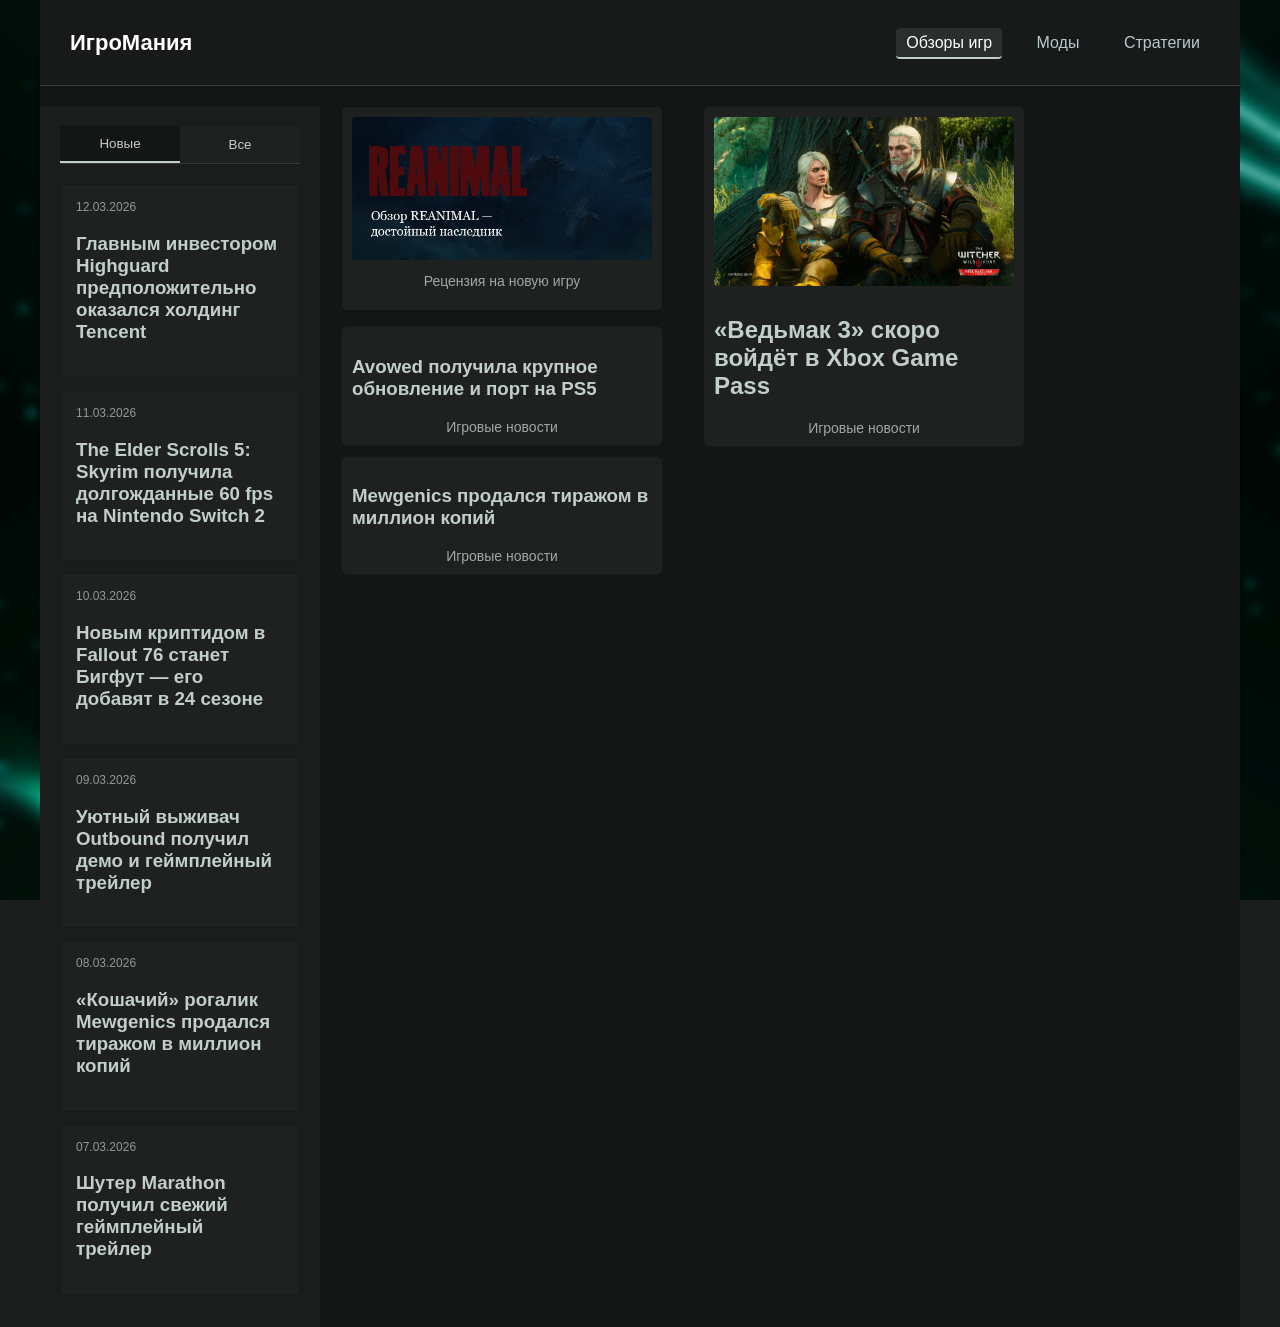
==== index.html @ 330c9d4f "Add files via upload" ====
<!DOCTYPE html>
<html lang="ru">
<head>
    <meta charset="UTF-8">
    <meta name="viewport" content="width=device-width, initial-scale=1.0">
    <title>ИгроМания — новости, обзоры и моды игр</title>
    <meta name="description" content="ИгроМания — сайт с игровыми новостями, обзорами игр, модами и стратегиями.">
    <link rel="stylesheet" href="style.css">
</head>
<body>
    <div class="wrapper">
        <!-- Header -->
        <header class="header">
            <h1 class="logo">
                <a>ИгроМания</a>
            </h1>
            <nav class="nav">
                <a href="index.html" class="nav-link">Обзоры игр</a>
                <a href="mods.html" class="nav-link">Моды</a>
                <a href="guides.html" class="nav-link">Стратегии</a>
            </nav>
            <button class="menu-toggle">&#9776;</button>
        </header>

       <!-- Мобильное меню -->
<div class="mobile-sidebar">
    <div class="news-tabs">
        <button id="newBtnMobile" class="tab active">Новые</button>
        <button class="close-mobile-sidebar">&#10005;</button> <!-- крестик -->
        <button id="allBtnMobile" class="tab">Все</button>
    </div>
    <section id="newsContainerMobile"></section>
</div>

        <div class="container">
            <!-- Левая панель (ПК) -->
            <aside class="sidebar">
                <div class="news-tabs">
                    <button id="newBtn" class="tab active">Новые</button>
                    <button id="allBtn" class="tab">Все</button>
                </div>
                <section id="newsContainer">
                    <article class="sidebar-item">
                        <div class="news-date">12.03.2026</div>
                        <h3>Главным инвестором Highguard предположительно оказался холдинг Tencent</h3>
                    </article>
                    <article class="sidebar-item">
                        <div class="news-date">11.03.2026</div>
                        <h3>The Elder Scrolls 5: Skyrim получила долгожданные 60 fps на Nintendo Switch 2</h3>
                    </article>
                    <article class="sidebar-item">
                        <div class="news-date">10.03.2026</div>
                        <h3>Новым криптидом в Fallout 76 станет Бигфут — его добавят в 24 сезоне</h3>
                    </article>
                    <article class="sidebar-item">
                        <div class="news-date">09.03.2026</div>
                        <h3>Уютный выживач Outbound получил демо и геймплейный трейлер</h3>
                    </article>
                    <article class="sidebar-item">
                        <div class="news-date">08.03.2026</div>
                        <h3>«Кошачий» рогалик Mewgenics продался тиражом в миллион копий</h3>
                    </article>
                    <article class="sidebar-item">
                        <div class="news-date">07.03.2026</div>
                        <h3>Шутер Marathon получил свежий геймплейный трейлер</h3>
                    </article>
                </section>
            </aside>

            <!-- Основная часть -->
            <main class="main-content">
                <div class="left-column">
                    <a href="reanimal_review.html" class="main-article-link">
                        <article class="main-article">
                            <img src="images/main_article.png" alt="Рецензия на ReAnimal">
                            <h2 class="article-title">Рецензия на новую игру</h2>
                        </article>
                    </a>

                    <section class="bottom-cards">
                        <article class="card">
                            <h3>Avowed получила крупное обновление и порт на PS5</h3>
                            <div class="card-title">Игровые новости</div>
                        </article>
                        <article class="card">
                            <h3>Mewgenics продался тиражом в миллион копий</h3>
                            <div class="card-title">Игровые новости</div>
                        </article>
                    </section>
                </div>

                <div class="right-column">
                    <article class="top-card">
                        <img src="images/witcher3.png" alt="Ведьмак 3">
                        <h2>«Ведьмак 3» скоро войдёт в Xbox Game Pass</h2>
                        <div class="card-title">Игровые новости</div>
                    </article>
                </div>
            </main>
        </div>
    </div>

    <script src="script.js"></script>
</body>
</html>
---- style.css ----
/* ===== Плавный переход страницы ===== */
body {
    opacity: 0;
    transform: translateY(20px);
    transition: opacity 0.6s ease, transform 0.6s ease;
}

body.loaded {
    opacity: 1;
    transform: translateY(0);
}

/* ===== Контейнер ===== */
.wrapper {
    width: 1200px;
    margin: 0 auto;
    background-color: #141515;
    min-height: 100vh;
    display: flex;
    flex-direction: column;
    transition: transform 0.6s ease, opacity 0.6s ease;
}

/* ===== Общие стили ===== */
body {
    margin: 0;
    font-family: Arial, sans-serif;
    background-image: url("images/background_blur.jpg");
    background-color: #1b1d1c;
    background-size: cover;
    background-position: center;
    background-attachment: fixed;
}

/* ===== Header ===== */
.header {
    display: flex;
    justify-content: space-between;
    align-items: center;
    padding: 15px 30px;
    background-color: #181919;
    color: #ffffff;
    border-bottom: 1px solid #363938;
}

.logo {
    font-size: 22px;
    font-weight: bold;
}

.nav a {
    color: #b8c7ce;
    text-decoration: none;
    margin-left: 20px;
    padding: 6px 10px;
    border-radius: 4px;
    transition: 0.2s;
}

.nav a:hover {
    color: white;
    background: #232626;
}

.nav a.active {
    color: white;
    background: #2a2e2c;
    border-bottom: 2px solid #c1cec9;
}

/* ===== Контент ===== */
.container {
    display: flex;
    flex: 1;
    padding-top: 20px;
    gap: 20px;
}

/* ===== Левая панель ===== */
.sidebar {
    width: 20%;
    background-color: #1b1d1c;
    padding: 20px;
    border-right: 1px solid #171918;
    display: flex;
    flex-direction: column;
}

/* Кнопки "Новые / Все" */
.news-tabs {
    display: flex;
    margin-bottom: 20px;
    border-bottom: 1px solid #363938;
}

.tab {
    flex: 1;
    padding: 10px;
    background-color: #1f2120;
    color: #c1cec9;
    border: none;
    cursor: pointer;
}

.tab.active {
    background-color: #141515;
    border-bottom: 2px solid #c1cec9;
}

/* Новости в левой панели */
.sidebar-item {
    background-color: #1f2120;
    padding: 15px;
    margin-bottom: 12px;
    color: #c1cec9;
    border: 1px solid #171918;
    transition: transform 0.2s ease, box-shadow 0.2s ease;
}

.sidebar-item:hover {
    transform: translateY(-2px);
    box-shadow: 0 4px 12px rgba(0,0,0,0.3);
}

.news-date {
    font-size: 12px;
    color: #8f9b96;
    margin-bottom: 6px;
}

/* Центральная часть */
.main-content {
    display: flex;
    gap: 40px;
    align-items: flex-start;
}

/* Левая колонка */
.left-column {
    display: flex;
    flex-direction: column;
    gap: 15px;
}

/* Правая колонка */
.right-column {
    display: flex;
    flex-direction: column;
    gap: 15px;
}

/* Главная статья */
.main-article {
    background-color: #1f2120;
    border: 1px solid #0d151a;
    border-radius: 6px;
    padding: 10px;
    display: flex;
    flex-direction: column;
    align-items: center;
    width: 300px;
    transition: transform 0.3s ease, box-shadow 0.3s ease;
}

.main-article img {
    width: 100%;
    height: auto;
    margin-bottom: 8px;
    border-radius: 4px;
}

.article-title {
    color: #a0a7a3;
    font-weight: normal;
    text-align: center;
    font-size: 14px;
    margin-top: 5px;
}

.main-article:hover {
    transform: translateY(-4px);
    box-shadow: 0 6px 15px rgba(0,0,0,0.3);
}

/* Нижние карточки */
.bottom-cards {
    display: flex;
    flex-direction: column;
    gap: 10px;
}

.bottom-cards .card {
    width: 300px;
    background-color: #1f2120;
    border: 1px solid #171918;
    border-radius: 6px;
    padding: 10px;
    color: #c1cec9;
}

.bottom-cards .card-title {
    color: #a0a7a3;
    font-weight: normal;
    text-align: center;
    font-size: 14px;
    margin-top: 5px;
}

/* Правая карточка */
.top-card {
    width: 300px;
    background-color: #1f2120;
    border: 1px solid #171918;
    border-radius: 6px;
    padding: 10px;
    color: #c1cec9;
}

.top-card img {
    width: 100%;
    height: auto;
    margin-bottom: 6px;
    border-radius: 4px;
}

.top-card .card-title {
    color: #a0a7a3;
    font-weight: normal;
    text-align: center;
    font-size: 14px;
    margin-top: 5px;
}

/* ReAnimal ссылка */
.main-article-link {
    display: inline-block;
    text-decoration: none;
    transition: transform 0.2s ease, box-shadow 0.2s ease;
}

.main-article-link:hover {
    transform: scale(1.03);
    box-shadow: 0 4px 15px rgba(0,0,0,0.4);
}

.main-article-link .article-title {
    color: #a0a7a3;
}

.main-article-link:hover .article-title {
    color: #ffffff;
}

/* Мобильное меню */
.menu-toggle {
    display: none;
    font-size: 28px;
    background: none;
    border: none;
    color: #fff;
    cursor: pointer;
}

.mobile-sidebar {
    display: none;
    position: fixed;
    top: 0;
    left: 0;
    width: 100%;
    height: 100%;
    background: #1b1d1c;
    z-index: 1000;
    padding: 20px;
    overflow-y: auto;
}

.close-mobile-sidebar {
    font-size: 28px;
    background: none;
    border: none;
    color: #fff;
    cursor: pointer;
    float: right;
    margin-bottom: 10px;
}

/* Мобильный адаптив */
@media (max-width: 768px) {
    .wrapper { width: 100%; }
    .container { flex-direction: column; gap: 0; padding: 10px; }
    .sidebar { display: none; width: 100%; border-right: none; }
    .main-content { flex-direction: column; gap: 20px; }
    .main-article, .bottom-cards .card, .top-card { width: 100%; padding: 8px; }
    .sidebar-item { padding: 10px; font-size: 14px; }
    .article-title { font-size: 13px; }
    .bottom-cards .card-title, .top-card .card-title { font-size: 12px; }
    .menu-toggle { display: block; }
}


/* Мобильное меню */
.mobile-sidebar {
    display: none;
    position: fixed; /* уже есть */
    top: 0; left: 0;
    width: 100%;
    height: 100%;
    background: #1b1d1c;
    z-index: 1000;
    padding: 20px;
    overflow-y: auto;
}

.close-mobile-sidebar {
    position: absolute; /* фиксируем относительно мобильного меню */
    top: 20px;          /* отступ сверху */
    right: 20px;        /* отступ справа */
    font-size: 28px;
    background: none;
    border: none;
    color: #fff;
    cursor: pointer;
    z-index: 1010;      /* чтобы была поверх всего */
}

/* Мобильный гамбургер */
.menu-toggle {
    display: none;
    font-size: 28px;
    background: none;
    border: none;
    color: #fff;
    cursor: pointer;
}

@media (max-width: 768px) {
    .menu-toggle { display: block; }
    .sidebar { display: none; }
}

/* Мобильные табы */
.mobile-sidebar .news-tabs {
    display: flex;
    justify-content: space-between; /* кнопки растягиваются с крестиком между */
    align-items: center;
    margin-bottom: 20px;
    border-bottom: 1px solid #363938;
    gap: 5px;
}

/* Крестик между кнопками */
.close-mobile-sidebar {
    font-size: 22px;
    background: none;
    border: none;
    color: #fff;
    cursor: pointer;
    padding: 5px 10px;
    border-radius: 4px;
    transition: background 0.2s ease;
}

.close-mobile-sidebar:hover {
    background: #232626;
}
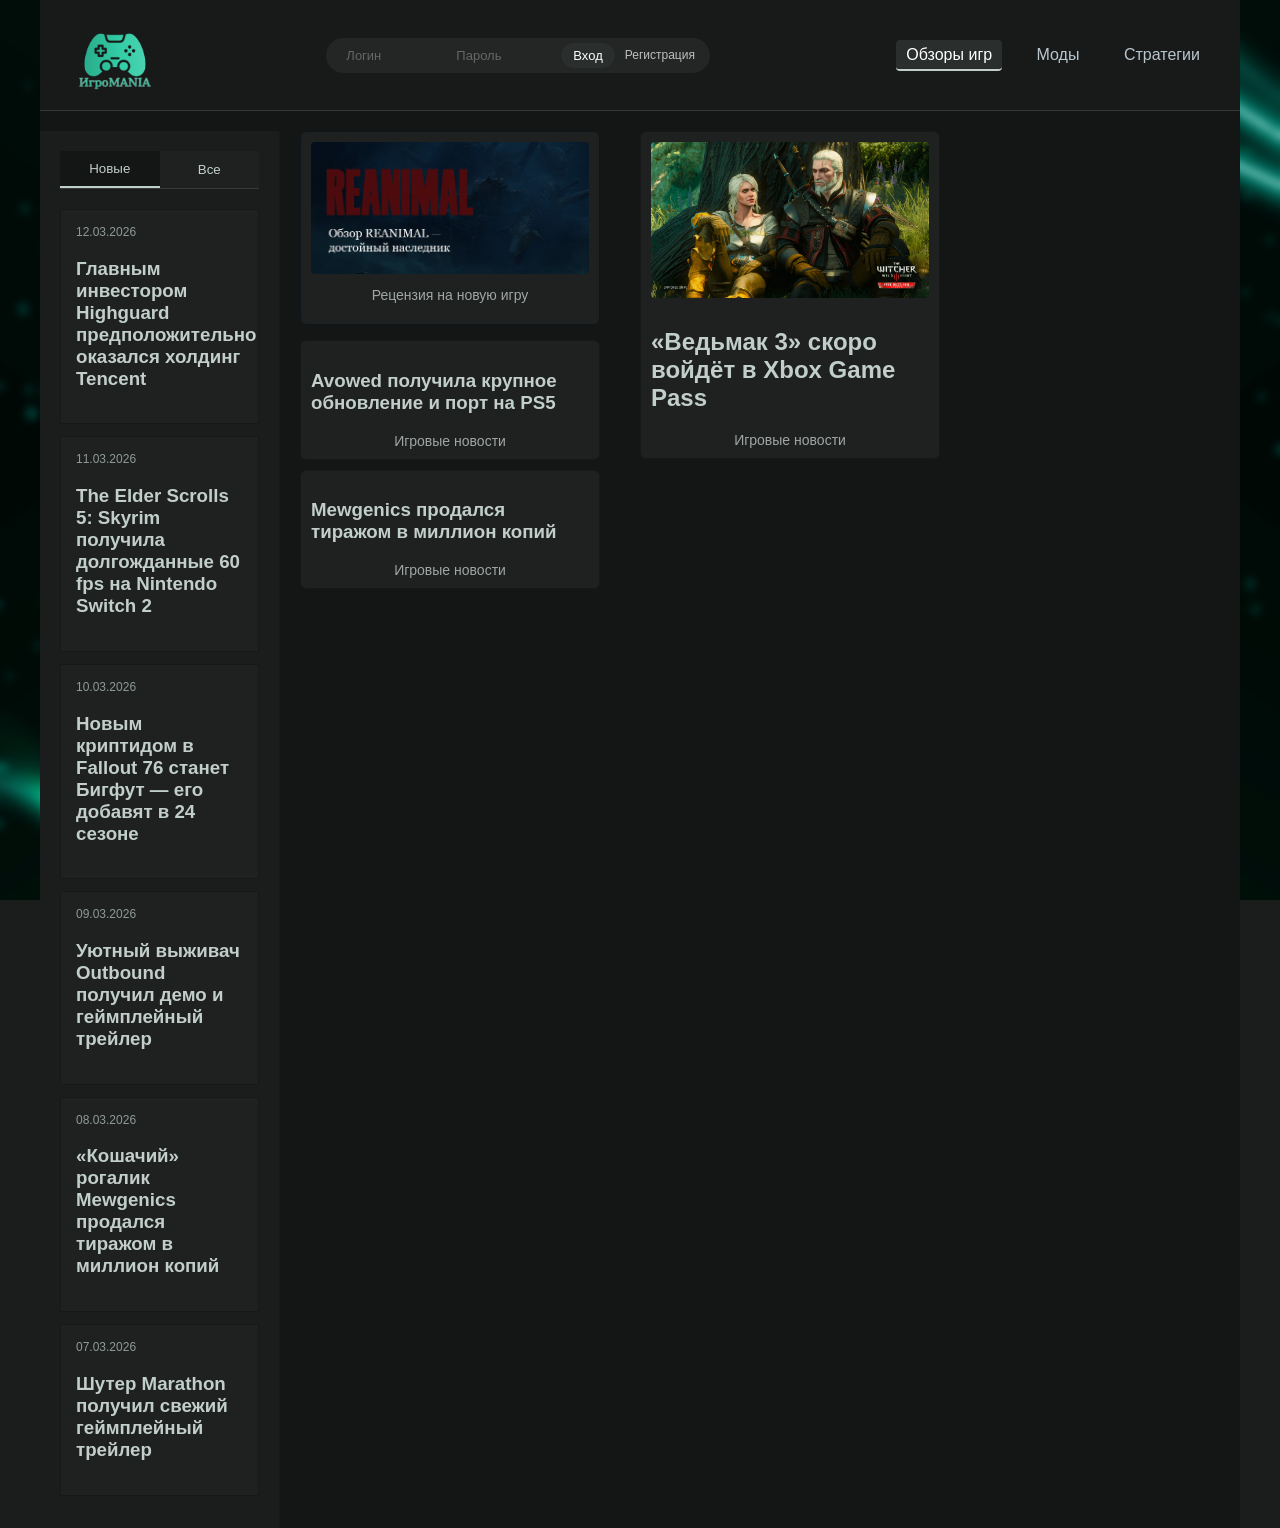
==== commit 79e486e5: "Add files via upload" ====
--- a/index.html
+++ b/index.html
@@ -9,26 +9,51 @@
 </head>
 <body>
     <div class="wrapper">
-        <!-- Header -->
         <header class="header">
-            <h1 class="logo">
-                <a>ИгроМания</a>
-            </h1>
-            <nav class="nav">
-                <a href="index.html" class="nav-link">Обзоры игр</a>
-                <a href="mods.html" class="nav-link">Моды</a>
-                <a href="guides.html" class="nav-link">Стратегии</a>
-            </nav>
-            <button class="menu-toggle">&#9776;</button>
-        </header>
+    <div class="header-left">
+        <a href="index.html" class="logo-link">
+            <img src="images/logo.png" alt="ИгроМания" class="logo-img">
+        </a>
+    </div>
+
+    <div class="header-center">
+        <div class="auth-box">
+            <input type="text" placeholder="Логин" class="auth-input">
+            <input type="password" placeholder="Пароль" class="auth-input">
+            <button class="auth-btn">Вход</button>
+            <a href="#" class="reg-link">Регистрация</a>
+        </div>
+    </div>
+    
+    <div class="header-right">
+        <nav class="nav">
+            <a href="index.html" class="nav-link active">Обзоры игр</a>
+            <a href="mods.html" class="nav-link">Моды</a>
+            <a href="guides.html" class="nav-link">Стратегии</a>
+        </nav>
+        <button class="menu-toggle">&#9776;</button>
+    </div>
+</header>
 
        <!-- Мобильное меню -->
-<div class="mobile-sidebar">
+<div class="mobile-sidebar" style="display: none;">
     <div class="news-tabs">
         <button id="newBtnMobile" class="tab active">Новые</button>
-        <button class="close-mobile-sidebar">&#10005;</button> <!-- крестик -->
+        <button class="close-mobile-sidebar">&#10005;</button> 
         <button id="allBtnMobile" class="tab">Все</button>
     </div>
+    
+    <div class="mobile-auth">
+        <input type="text" placeholder="Логин" class="auth-input-mobile">
+        <input type="password" placeholder="Пароль" class="auth-input-mobile">
+        <button class="auth-btn-mobile">Вход</button>
+    </div>
+
+    <nav class="mobile-nav" style="display: flex; flex-direction: column; gap: 15px; padding: 20px;">
+        <a href="index.html" style="color: white; text-decoration: none; font-size: 20px;">Обзоры игр</a>
+        <a href="mods.html" style="color: white; text-decoration: none; font-size: 20px;">Моды</a>
+        <a href="guides.html" style="color: white; text-decoration: none; font-size: 20px;">Стратегии</a>
+    </nav>
     <section id="newsContainerMobile"></section>
 </div>
 
--- a/style.css
+++ b/style.css
@@ -1,3 +1,29 @@
+/* Стили для логотипа */
+.logo a {
+    display: flex;
+    align-items: center;
+    text-decoration: none;
+}
+
+.logo-img {
+    height: 90px;
+    width: auto;  /* Пропорции сохранятся автоматически */
+    display: block;
+    transition: transform 0.3s ease; /* Мягкий эффект при наведении */
+}
+
+.logo-img:hover {
+    transform: scale(1.05); /* Легкое увеличение при наведении */
+}
+
+/* Убираем лишние отступы у h1, если решил его оставить */
+.logo {
+    margin: 0;
+    padding: 0;
+    display: flex;
+    align-items: center;
+}
+
 /* ===== Плавный переход страницы ===== */
 body {
     opacity: 0;
@@ -364,3 +390,257 @@
     background: #232626;
 }
 
+/* 1. Убираем причину горизонтальной прокрутки */
+html, body {
+    max-width: 100%;
+    overflow-x: hidden; /* Запрещает листать вправо */
+}
+
+.wrapper {
+    width: 100%; /* Вместо 1200px */
+    max-width: 1200px; /* Ограничиваем на ПК */
+    margin: 0 auto;
+    background-color: #141515;
+    min-height: 100vh;
+}
+
+
+/* 3. Адаптивность (для мобильных устройств) */
+@media (max-width: 768px) {
+    /* Скрываем обычную навигацию, чтобы не накладывалась */
+    .nav {
+        display: none !important; 
+    }
+
+    /* Показываем кнопку бургера */
+    .menu-toggle {
+        display: block !important;
+        font-size: 30px;
+        background: none;
+        border: none;
+        color: white;
+        cursor: pointer;
+        padding: 5px;
+    }
+
+    /* Уменьшаем логотип, чтобы хватило места */
+    .logo-img {
+        height: 60px;
+    }
+
+    /* Исправляем контейнеры, чтобы не вылезали за края */
+    .container {
+        width: 100%;
+        padding: 10px;
+        box-sizing: border-box; /* Важно, чтобы padding не расширял блок */
+    }
+
+    .main-content, .left-column, .right-column {
+        width: 100% !important;
+        gap: 20px;
+    }
+}
+
+.mobile-sidebar {
+    display: none; /* Скрыто по умолчанию */
+    position: fixed;
+    top: 0;
+    left: 0;
+    width: 100%;
+    height: 100%;
+    background: #1b1d1c;
+    z-index: 9999; /* Самый высокий слой */
+    padding: 20px;
+    box-sizing: border-box;
+    overflow-y: auto;
+}
+
+.mobile-nav a {
+    padding: 10px;
+    border-bottom: 1px solid #363938;
+}
+
+/* Полное устранение горизонтального скролла */
+html, body {
+    width: 100%;
+    margin: 0;
+    padding: 0;
+    overflow-x: hidden; /* Обрезает всё, что вылазит справа */
+    position: relative;
+}
+
+* {
+    box-sizing: border-box; /* Чтобы padding не раздувал блоки */
+}
+
+@media (max-width: 768px) {
+    .wrapper {
+        width: 100% !important;
+        overflow-x: hidden;
+    }
+    
+    .container {
+        width: 100%;
+        margin: 0;
+        padding: 10px;
+    }
+
+    /* Если картинки или карточки имеют фиксированную ширину, сбрасываем */
+    img, .main-article, .card, .top-card {
+        max-width: 100%; 
+        height: auto;
+    }
+}
+
+
+
+
+
+
+
+/* Выравнивание элементов в хедере */
+.header {
+    display: flex;
+    justify-content: space-between;
+    align-items: center;
+    padding: 10px 30px;
+    gap: 20px;
+}
+
+.header-right {
+    display: flex;
+    align-items: center;
+}
+
+/* Стили формы регистрации/входа */
+.header-center {
+    flex: 1; /* Занимает доступное пространство в центре */
+    display: flex;
+    justify-content: center;
+}
+
+.auth-box {
+    display: flex;
+    align-items: center;
+    gap: 10px;
+    background: rgba(255, 255, 255, 0.05);
+    padding: 5px 15px;
+    border-radius: 25px;
+    border: 1px solid var(--border-color);
+}
+
+.auth-input {
+    background: transparent;
+    border: none;
+    border-bottom: 1px solid var(--border-color);
+    color: var(--text-color);
+    padding: 5px;
+    font-size: 13px;
+    width: 100px;
+    outline: none;
+}
+
+.auth-input::placeholder {
+    color: #666;
+}
+
+.auth-btn {
+    background: #2a2e2c;
+    color: white;
+    border: 1px solid var(--border-color);
+    padding: 5px 12px;
+    border-radius: 15px;
+    cursor: pointer;
+    font-size: 13px;
+    transition: 0.3s;
+}
+
+.auth-btn:hover {
+    background: #363938;
+    box-shadow: 0 0 10px rgba(193, 206, 201, 0.2);
+}
+
+.reg-link {
+    font-size: 12px;
+    color: var(--text-color);
+    text-decoration: none;
+    opacity: 0.7;
+}
+
+.reg-link:hover {
+    opacity: 1;
+    text-decoration: underline;
+}
+
+/* Скрываем форму на мобилках, чтобы не загромождать */
+@media (max-width: 1024px) {
+    .header-center {
+        display: none;
+    }
+}
+
+/* Стили для мобильной версии формы */
+.mobile-auth {
+    display: flex;
+    flex-direction: column;
+    gap: 10px;
+    padding: 20px;
+}
+
+.auth-input-mobile {
+    background: #2a2e2c;
+    border: 1px solid #363938;
+    color: white;
+    padding: 10px;
+    border-radius: 8px;
+    width: 100%;
+}
+
+.auth-btn-mobile {
+    background: #363938;
+    color: white;
+    border: none;
+    padding: 10px;
+    border-radius: 8px;
+    cursor: pointer;
+}
+
+/* На всякий случай убедимся, что форма в десктопном хедере скрыта на малых экранах */
+@media (max-width: 900px) {
+    .header-center {
+        display: none !important;
+    }
+}
+
+/* Адаптация формы входа */
+@media (max-width: 1024px) {
+    .header-center { display: none !important; }
+}
+
+.mobile-auth {
+    display: flex;
+    flex-direction: column;
+    gap: 10px;
+    padding: 20px;
+    border-bottom: 1px solid #363938;
+}
+
+.mobile-auth .auth-input {
+    width: 100%;
+    padding: 10px;
+    background: #1f2120;
+    border: 1px solid #363938;
+    color: white;
+    border-radius: 5px;
+    box-sizing: border-box;
+}
+
+.mobile-auth .auth-btn {
+    width: 100%;
+    padding: 10px;
+    background: #2a2e2c;
+    color: white;
+    border: 1px solid #363938;
+    border-radius: 5px;
+    cursor: pointer;
+}
